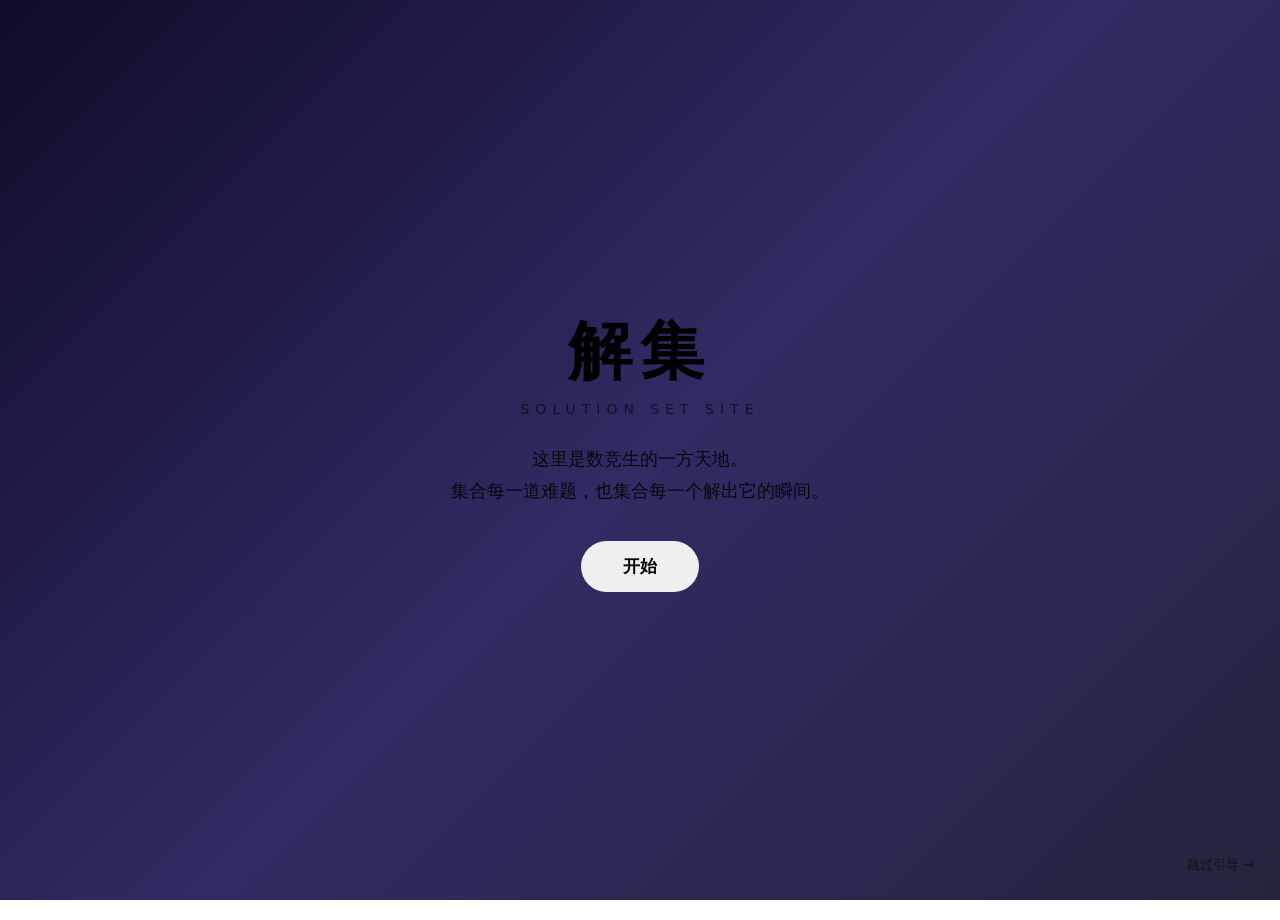
==== welcome.html @ c19a361d "解集 Solution Set Site：数竞生论坛 v1（4主题/注册登录/积分/每日签/上传题/审核/KateX/100台词）" ====
<!DOCTYPE html>
<html lang="zh-CN">
<head>
<meta charset="UTF-8">
<meta name="viewport" content="width=device-width, initial-scale=1.0">
<title>解集 · Solution Set Site — 迎新</title>
<link id="wtheme" rel="stylesheet" href="css/theme-neon.css">
<link rel="stylesheet" href="css/welcome.css">
</head>
<body>
<div id="stage"></div>
<div id="prog"></div>

<!-- 步骤1：欢迎 -->
<section class="step active" data-step="1">
  <div class="logo">解集<small>SOLUTION SET SITE</small></div>
  <p class="slogan">这里是数竞生的一方天地。<br>集合每一道难题，也集合每一个解出它的瞬间。</p>
  <button class="btn primary" id="b1" onclick="go(2)">开始</button>
</section>

<!-- 步骤2：选主题 -->
<section class="step" data-step="2">
  <div style="font-size:15px;opacity:.75;letter-spacing:2px;margin-bottom:6px">先选一套你喜欢的界面风格</div>
  <h1 id="s2title" style="font-size:30px;font-weight:800;letter-spacing:1px">选择主题</h1>
  <div class="themes" id="themes"></div>
  <div class="previewbar" id="previewbar" style="display:none">
    <div class="pb-top" id="pbtop"></div>
    <div class="pb-bar" id="pbbar"></div>
  </div>
  <div style="margin-top:8px"><button class="btn primary" onclick="go(3)">下一步</button></div>
</section>

<!-- 步骤3：账号 -->
<section class="step" data-step="3">
  <div style="font-size:15px;opacity:.75;letter-spacing:2px;margin-bottom:6px">最后一步</div>
  <h1 style="font-size:30px;font-weight:800;margin-bottom:18px">加入解集</h1>
  <div class="authbox">
    <div class="tabs">
      <button class="tab" id="tab-login" onclick="setTab('login')">登录</button>
      <button class="tab" id="tab-reg" onclick="setTab('reg')">注册</button>
    </div>
    <div class="err" id="autherr"></div>
    <form id="loginform">
      <div class="field"><label>用户名</label><input id="lu" placeholder="输入用户名" autocomplete="username"></div>
      <div class="field"><label>密码</label><input id="lp" type="password" placeholder="输入密码" autocomplete="current-password"></div>
      <button class="btn primary" type="submit" style="width:100%;margin-top:6px">登录</button>
    </form>
    <form id="regform" style="display:none">
      <div class="field"><label>用户名</label><input id="ru" placeholder="3-16 位字母/数字/下划线"></div>
      <div class="field"><label>昵称（可选）</label><input id="rn" placeholder="展示用的名字"></div>
      <div class="field"><label>密码</label><input id="rp" type="password" placeholder="至少 4 位"></div>
      <div class="field"><label>确认密码</label><input id="rp2" type="password" placeholder="再次输入密码"></div>
      <button class="btn primary" type="submit" style="width:100%;margin-top:6px">注册并进入</button>
    </form>
    <p class="hint">账号数据当前以本地演示模式运行，后续将接入云端实现多设备互通。</p>
  </div>
</section>

<div id="dots"></div>
<button id="skip" onclick="skipAll()">跳过引导 →</button>

<script src="js/store.js"></script>
<script src="js/data.js"></script>
<script src="js/welcome.js"></script>
</body>
</html>
---- css/theme-neon.css ----
/* 主题：霓虹 NEON — 黑底荧光渐变 */
body.theme-neon{
  --bg:linear-gradient(135deg,#0f0c29,#302b63,#24243e);
  --bg-solid:#1a1740;
  --fg:#eaeaf6;
  --fg-soft:#b9b9dc;
  --card-bg:rgba(255,255,255,.05);
  --line:rgba(255,255,255,.12);
  --input-bg:rgba(255,255,255,.06);
  --accent:#ff8a00;
  --accent2:#ff0084;
  --nav-bg:rgba(15,12,41,.72);
  --nav-line:rgba(255,255,255,.08);
  --nav-hover:rgba(255,0,132,.15);
  --nav-on:linear-gradient(90deg,rgba(255,0,132,.25),rgba(0,229,255,.15));
  --banner-bg:linear-gradient(90deg,#ff0084,#ff8a00);
  --row-hover:rgba(255,138,0,.05);
}
body.theme-neon{background:var(--bg);color:var(--fg)}
body.theme-neon .brand,.theme-neon #topbar .tb-brand{background:linear-gradient(90deg,#ff0084,#ff8a00,#00e5ff);-webkit-background-clip:text;background-clip:text;color:transparent}
body.theme-neon #sidebar{background:var(--nav-bg);backdrop-filter:blur(8px);border-right:1px solid var(--nav-line)}
body.theme-neon .snav a:hover,.theme-neon .sfoot a:hover,.theme-neon .userchip:hover{background:var(--nav-hover);color:#ff8a00}
body.theme-neon .snav a.on,.theme-neon .sfoot a.on{background:var(--nav-on);color:#fff}
body.theme-neon .daily{background:rgba(255,255,255,.05);border:1px solid rgba(255,255,255,.12)}
body.theme-neon .bigbtn{background:linear-gradient(90deg,#ff0084,#ff8a00);color:#fff;box-shadow:0 0 22px rgba(255,0,132,.35)}
body.theme-neon .luckbox{background:rgba(255,255,255,.05);border:1px solid rgba(255,255,255,.12)}
body.theme-neon .luckbox .sign{background:linear-gradient(90deg,#ff0084,#ff8a00,#00e5ff);-webkit-background-clip:text;background-clip:text;color:transparent}
body.theme-neon .modal{background:#1e1b4b;border:1px solid rgba(255,255,255,.12)}
body.theme-neon #topbar{background:rgba(20,17,54,.85)}
body.theme-neon input,body.theme-neon textarea{border-color:rgba(255,255,255,.15)}
body.theme-neon .av{background:linear-gradient(135deg,#ff0084,#ff8a00)}
---- css/welcome.css ----
/* 欢迎页 welcome.css — Win/Edge 式分步引导 */
*{box-sizing:border-box;margin:0;padding:0}
body{font-family:"Microsoft YaHei",system-ui,sans-serif;min-height:100vh;overflow:hidden}
#stage{position:fixed;inset:0;transition:background 1s ease}
.step{position:absolute;inset:0;display:flex;flex-direction:column;align-items:center;justify-content:center;text-align:center;padding:40px 24px;opacity:0;pointer-events:none;transform:translateY(20px);transition:.45s ease}
.step.active{opacity:1;pointer-events:auto;transform:none}
.logo{font-size:64px;font-weight:900;letter-spacing:8px;margin-bottom:8px}
.logo small{display:block;font-size:14px;letter-spacing:6px;font-weight:400;opacity:.6;margin-top:6px}
.slogan{font-size:18px;max-width:520px;opacity:.85;line-height:1.8;margin:18px auto 34px}

/* 进度条 */
#prog{position:fixed;top:0;left:0;height:4px;width:0;transition:width .4s ease;z-index:20}
#dots{position:fixed;bottom:26px;left:50%;transform:translateX(-50%);display:flex;gap:10px;z-index:10}
.dot{width:9px;height:9px;border-radius:50%;opacity:.35;transition:.3s}
.dot.on{opacity:1;transform:scale(1.35)}

/* 按钮 */
.btn{padding:14px 42px;border:none;border-radius:999px;font-size:17px;font-weight:700;cursor:pointer;transition:.2s;font-family:inherit}
.btn:hover{transform:translateY(-2px);box-shadow:0 10px 26px rgba(0,0,0,.25)}
.btn.primary{}
.btn.ghost{background:transparent}

/* 主题选择卡片 */
.themes{display:grid;grid-template-columns:repeat(auto-fit,minmax(150px,1fr));gap:16px;max-width:760px;width:100%;margin:20px auto 26px}
.tcard{position:relative;border-radius:14px;overflow:hidden;cursor:pointer;border:3px solid transparent;transition:.22s;padding:0;background:none;font-family:inherit;color:inherit}
.tcard .swatch{height:118px;display:flex;flex-direction:column;align-items:center;justify-content:center;gap:8px}
.tcard .swatch .ti{font-size:34px}
.tcard .swatch .tn{font-size:16px;font-weight:700;letter-spacing:1px}
.tcard .td{font-size:11.5px;opacity:.75;padding:8px 10px;background:rgba(0,0,0,.25);color:#fff;border-radius:0 0 8px 8px}
.tcard:hover{transform:translateY(-4px)}
.tcard.sel{border-color:var(--sel,#fff);box-shadow:0 0 0 4px var(--sel2,rgba(255,255,255,.35))}
.tcard .chk{position:absolute;top:8px;right:8px;width:26px;height:26px;border-radius:50%;background:#fff;color:#111;display:none;align-items:center;justify-content:center;font-size:15px;font-weight:900}
.tcard.sel .chk{display:flex}

/* 实时预览条 */
.previewbar{width:100%;max-width:520px;margin:10px auto;border-radius:12px;overflow:hidden;border:1px solid rgba(255,255,255,.3);box-shadow:0 14px 40px rgba(0,0,0,.3)}
.previewbar .pb-top{display:flex;gap:8px;padding:10px 14px;align-items:center;font-size:13px}
.previewbar .pb-bar{display:flex;flex-direction:column;padding:8px}
.previewbar .pb-item{display:flex;gap:8px;align-items:center;padding:6px 10px;border-radius:6px;font-size:12.5px}

/* 步骤3 账号 */
.authbox{width:100%;max-width:390px;text-align:left}
.tabs{display:flex;border-radius:10px;overflow:hidden;margin-bottom:22px}
.tab{flex:1;padding:11px;text-align:center;font-size:15px;font-weight:600;cursor:pointer;transition:.2s;border:none;font-family:inherit}
.field{margin-bottom:15px}
.field label{display:block;font-size:13px;font-weight:600;margin-bottom:6px;opacity:.8}
.field input{width:100%;padding:13px 15px;border-radius:10px;border:1px solid rgba(255,255,255,.35);font-size:15px;font-family:inherit;background:rgba(255,255,255,.12);color:inherit}
.field input::placeholder{opacity:.5}
.err{color:#ff6b6b;font-size:13px;min-height:18px;margin-bottom:6px}
.hint{font-size:12px;opacity:.6;margin-top:4px;line-height:1.6}

#skip{position:fixed;bottom:26px;right:26px;background:transparent;border:none;font-size:13px;cursor:pointer;opacity:.6;z-index:10;font-family:inherit}
#go{font-size:16px;padding:13px 40px}

@media(max-width:600px){
  .logo{font-size:42px}
  .themes{grid-template-columns:1fr 1fr}
}
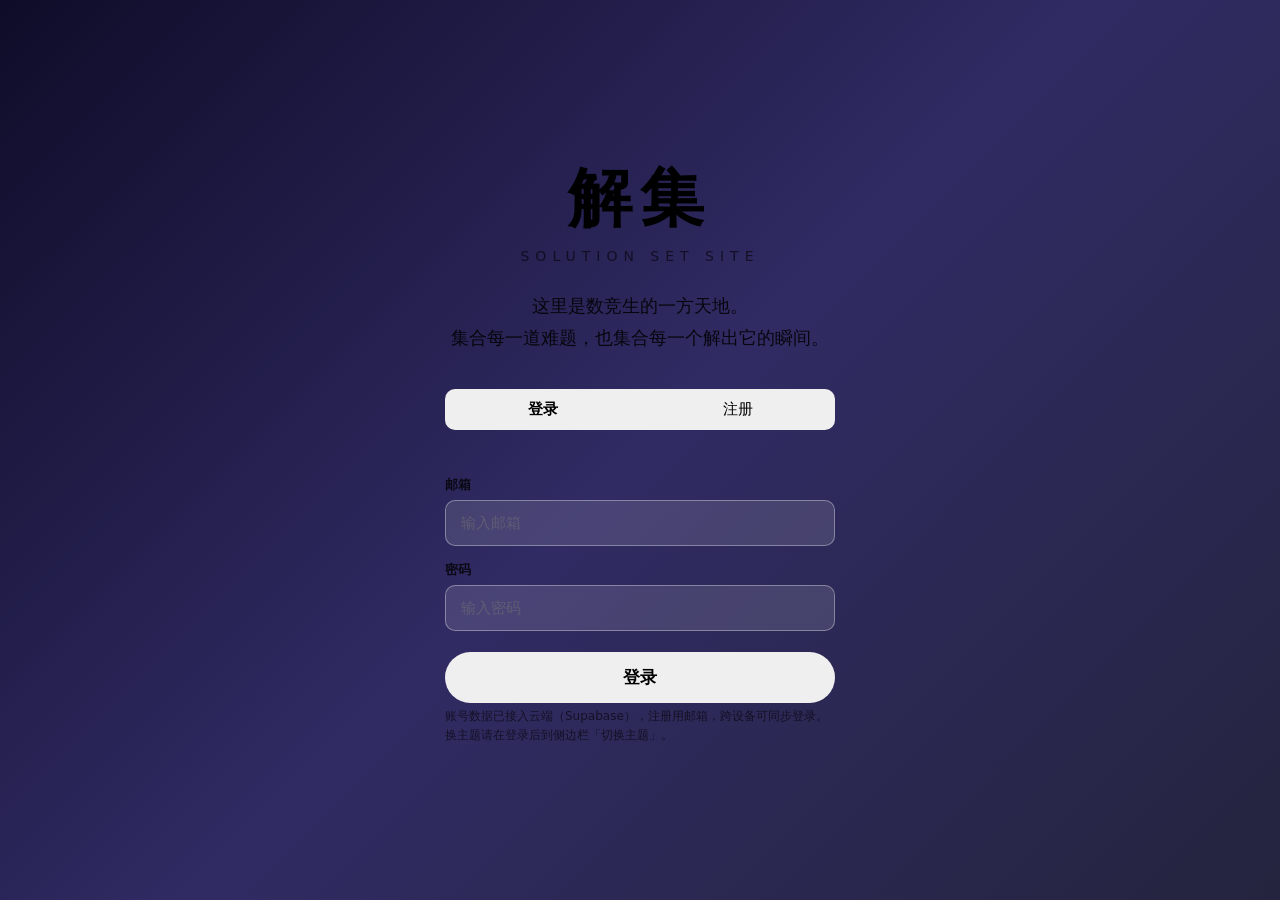
==== commit 5c0db288: "欢迎页精简：去掉主题选择与分步引导，直接登录/注册；换主题改由侧边栏切换" ====
--- a/welcome.html
+++ b/welcome.html
@@ -3,37 +3,17 @@
 <head>
 <meta charset="UTF-8">
 <meta name="viewport" content="width=device-width, initial-scale=1.0">
-<title>解集 · Solution Set Site — 迎新</title>
+<title>解集 · Solution Set Site — 登录</title>
 <link id="wtheme" rel="stylesheet" href="css/theme-neon.css">
 <link rel="stylesheet" href="css/welcome.css">
 </head>
 <body>
 <div id="stage"></div>
-<div id="prog"></div>
 
-<!-- 步骤1：欢迎 -->
+<!-- 直接登录/注册 -->
 <section class="step active" data-step="1">
   <div class="logo">解集<small>SOLUTION SET SITE</small></div>
   <p class="slogan">这里是数竞生的一方天地。<br>集合每一道难题，也集合每一个解出它的瞬间。</p>
-  <button class="btn primary" id="b1" onclick="go(2)">开始</button>
-</section>
-
-<!-- 步骤2：选主题 -->
-<section class="step" data-step="2">
-  <div style="font-size:15px;opacity:.75;letter-spacing:2px;margin-bottom:6px">先选一套你喜欢的界面风格</div>
-  <h1 id="s2title" style="font-size:30px;font-weight:800;letter-spacing:1px">选择主题</h1>
-  <div class="themes" id="themes"></div>
-  <div class="previewbar" id="previewbar" style="display:none">
-    <div class="pb-top" id="pbtop"></div>
-    <div class="pb-bar" id="pbbar"></div>
-  </div>
-  <div style="margin-top:8px"><button class="btn primary" onclick="go(3)">下一步</button></div>
-</section>
-
-<!-- 步骤3：账号 -->
-<section class="step" data-step="3">
-  <div style="font-size:15px;opacity:.75;letter-spacing:2px;margin-bottom:6px">最后一步</div>
-  <h1 style="font-size:30px;font-weight:800;margin-bottom:18px">加入解集</h1>
   <div class="authbox">
     <div class="tabs">
       <button class="tab" id="tab-login" onclick="setTab('login')">登录</button>
@@ -41,26 +21,24 @@
     </div>
     <div class="err" id="autherr"></div>
     <form id="loginform">
-      <div class="field"><label>用户名</label><input id="lu" placeholder="输入用户名" autocomplete="username"></div>
+      <div class="field"><label>邮箱</label><input id="lu" placeholder="输入邮箱" autocomplete="email"></div>
       <div class="field"><label>密码</label><input id="lp" type="password" placeholder="输入密码" autocomplete="current-password"></div>
       <button class="btn primary" type="submit" style="width:100%;margin-top:6px">登录</button>
     </form>
     <form id="regform" style="display:none">
-      <div class="field"><label>用户名</label><input id="ru" placeholder="3-16 位字母/数字/下划线"></div>
+      <div class="field"><label>邮箱</label><input id="ru" placeholder="你的邮箱，用于登录"></div>
       <div class="field"><label>昵称（可选）</label><input id="rn" placeholder="展示用的名字"></div>
-      <div class="field"><label>密码</label><input id="rp" type="password" placeholder="至少 4 位"></div>
+      <div class="field"><label>密码</label><input id="rp" type="password" placeholder="至少 6 位"></div>
       <div class="field"><label>确认密码</label><input id="rp2" type="password" placeholder="再次输入密码"></div>
       <button class="btn primary" type="submit" style="width:100%;margin-top:6px">注册并进入</button>
     </form>
-    <p class="hint">账号数据当前以本地演示模式运行，后续将接入云端实现多设备互通。</p>
+    <p class="hint">账号数据已接入云端（Supabase），注册用邮箱，跨设备可同步登录。换主题请在登录后到侧边栏「切换主题」。</p>
   </div>
 </section>
 
-<div id="dots"></div>
-<button id="skip" onclick="skipAll()">跳过引导 →</button>
-
+<script src="js/supabase.js"></script>
 <script src="js/store.js"></script>
-<script src="js/data.js"></script>
+<script src="data/seed.js"></script>
 <script src="js/welcome.js"></script>
 </body>
 </html>
